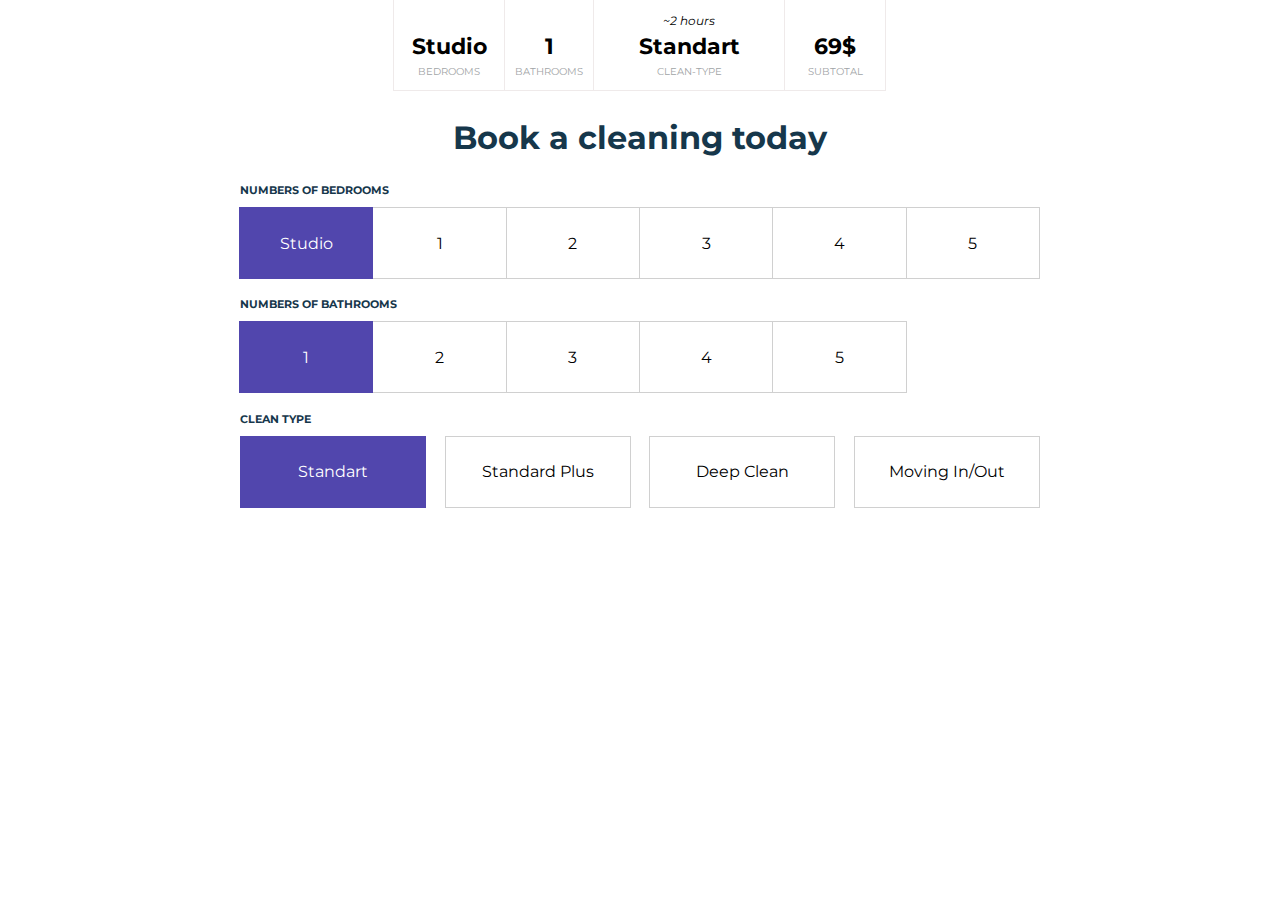
==== index.html @ e022614d "Calculate Form" ====
<!DOCTYPE html>
<html lang="en">
<head>

  <meta charset="UTF-8">
  <meta name="description" content="">
  <meta name="theme-color" content="#267df4">
  <meta http-equiv="X-UA-Compatible" content="IE=edge">
  <meta name="viewport" content="width=device-width, initial-scale=1, maximum-scale=1">

  <title>Input form</title>

  <link href="https://fonts.googleapis.com/css?family=Montserrat:300,400,400i,700" rel="stylesheet">
  
  <link rel="stylesheet" href="css/main.css">
  <link rel="stylesheet" type="text/css" href="css/media.css">

</head>

<body>

  <header>
    <div class="countwrap bedroomsCount-wrap">
      <h6 class="hidden">1</h6>
      <h3 id="bedroomsCount"></h3>
      <p>Bedrooms</p>
    </div>
    
    <div class="countwrap bathroomsCount-wrap">
      <h6 class="hidden">1</h6>
      <h3 id="bathroomsCount"></h3>
      <p>Bathrooms</p>
    </div>
    
    <div class="countwrap cleantypeCount-wrap">
      <h6 id="cleanTime"></h6>
      <h3 id="cleantypeCount"></h3>
      <p>Clean-type</p>
    </div>

    <div class="countwrap priceCount-wrap">
      <h6 class="hidden">1</h6>
      <h3 id="sumPrice"></h3>
      <p>Subtotal</p>
    </div>
  </header>

  <section class="input-form">
    <h2>Book a cleaning today</h2>
    
    <div id="sumOfAll"></div>

    <h5>Numbers of bedrooms</h5>
    
    <form class="bedrooms" name="bedroom" id="bedroomForm">
      <input  id="bedrooms-1" name="bedrooms" value="Studio" type="radio" checked />
      <label for="bedrooms-1">Studio</label>
      <input  id="bedrooms-2" name="bedrooms" value=1 type="radio" />
      <label for="bedrooms-2">1</label>
      <input  id="bedrooms-3" name="bedrooms" value=2 type="radio" />
      <label for="bedrooms-3">2</label>
      <input  id="bedrooms-4" name="bedrooms" value=3 type="radio" />
      <label for="bedrooms-4">3</label>
      <input  id="bedrooms-5" name="bedrooms" value=4 type="radio" /> 
      <label for="bedrooms-5">4</label>
      <input  id="bedrooms-6" name="bedrooms" value=5 type="radio" /> 
      <label for="bedrooms-6">5</label>
      
    </form>
    
    <h5>Numbers of bathrooms</h5>
    
    <form class="bathrooms" name="bathroom" id="bathroomForm">
      <input  id="bathrooms-1" name="bathrooms" value=1 type="radio" checked />
      <label for="bathrooms-1">1</label>
      <input  id="bathrooms-2" name="bathrooms" value=2 type="radio" />
      <label for="bathrooms-2">2</label>
      <input  id="bathrooms-3" name="bathrooms" value=3 type="radio" />
      <label for="bathrooms-3">3</label>
      <input  id="bathrooms-4" name="bathrooms" value=4 type="radio" />
      <label for="bathrooms-4">4</label>
      <input  id="bathrooms-5" name="bathrooms" value=5 type="radio" />
      <label for="bathrooms-5">5</label>
      <input  id="bathrooms-6" name="bathrooms" value=6 type="radio" disabled/>
      <label for="bathrooms-6"></label>
    </form>

    <h5>Clean type</h5>
  

    <form class="clean-type" name="cleantype" id="cleantypeForm">
      <input  id="clean-type-1" name="cleantypes" value="Standart" type="radio" checked />
      <label for="clean-type-1">Standart</label>
      <input  id="clean-type-2" name="cleantypes" value="Standard Plus" type="radio" />
      <label for="clean-type-2">Standard Plus</label>
      <input  id="clean-type-3" name="cleantypes" value="Deep Clean" type="radio" />
      <label for="clean-type-3">Deep Clean</label>
      <input  id="clean-type-4" name="cleantypes" value="Moving In/Out" type="radio" />
      <label for="clean-type-4">Moving In/Out</label>
    </form>
  </section>


  <script src="js/main.js"></script>
</body>
</html>
---- css/main.css ----
body {
	margin: 0;
	font-family: 'Montserrat', sans-serif;
}

h2 {
	font-size: 32px;
	font-weight: bold;
	color: #16374b;
}

h3 {
	font-size: 22px;
	font-weight: bold;
}

h5 {
	font-size: 11px;
	font-weight: bold;
	color: #16374b;
}

h6 {
	font-size: 12px;
	font-style: italic;
	font-weight: 400;
}

header {
	display: flex;
	justify-content : center;
}

header .countwrap {
	display: flex;
  	justify-content : space-around;
  	align-items: center;
  	flex-direction: column;
  	height: 70px;
	border: 1px solid #efeaea;
	border-top: none;
	padding: 10px;
	margin-left: -1px;
}

header .bedroomsCount-wrap {
	min-width: 90px;
}

header .priceCount-wrap {
	min-width: 80px;
}

header .cleantypeCount-wrap {
	min-width: 170px;
}

header .countwrap p {
	text-transform: uppercase;
	font-size: 10px;
	color: #9fa4a6;
}

header .countwrap p,
header .countwrap h3,
header .countwrap h6 {
	margin: 0;
}

header .countwrap .hidden {
	visibility: hidden;
}

.input-form {
	margin-left: auto;
	margin-right: auto;
	text-align: center;
	width: 100%;
	max-width: 800px;
}

.input-form h5 {
	text-align: left;
	margin-bottom: 10px;
	text-transform: uppercase;
}
.input-form input {
	display: none;
}

.input-form .bedrooms,
.input-form .bathrooms,
.input-form .clean-type {
	display: flex;
	justify-content: center;
	flex-direction: row;
}

.input-form .clean-type {
	justify-content: space-between;
}

.input-form .bedrooms label,
.input-form .bathrooms label,
.input-form .clean-type label {
	display: flex;
  	justify-content: center;
  	align-items: center;
	height: 70px;
	border: 1px solid #d0d0d0;

}

.input-form .bedrooms label,
.input-form .bathrooms label {
	margin-left: -1px;	
	width: 16.6%;
}

.input-form .clean-type label {
	width: 23%;
}

.input-form .bedrooms label:hover,
.input-form .bathrooms label:hover,
.input-form .clean-type label:hover {
	color: #5146ad;
	border-color: #5146ad;
	position: relative;
}

.input-form .bedrooms input[type=radio]:checked + label,
.input-form .bathrooms input[type=radio]:checked + label,
.input-form .clean-type input[type=radio]:checked + label {
	position: relative;
	background-color: #5146ad;
	color: #fff;
	border-color: #5146ad;
}

.input-form .bedrooms input[type=radio]:disabled + label,
.input-form .bathrooms input[type=radio]:disabled + label,
.input-form .clean-type input[type=radio]:disabled + label {
	visibility: hidden;
}

.input-form .bedrooms input[type=radio]:checked + label:hover,
.input-form .bathrooms input[type=radio]:checked + label:hover,
.input-form .clean-type input[type=radio]:checked + label:hover {
	background-color: #5146ad;
	color: #fff;
	border-color: #5146ad;
}
---- css/media.css ----
/*==========  Desktop First Method  ==========*/

/* Large Devices, Wide Screens */
@media only screen and (max-width : 1200px) {

}

/* Medium Devices, Desktops */
@media only screen and (max-width : 992px) {

}

/* Small Devices, Tablets */
@media only screen and (max-width : 768px) {

}

/* Extra Small Devices, Phones */
@media only screen and (max-width : 480px) {

}

/* Custom, iPhone Retina */
@media only screen and (max-width : 320px) {

}


/*==========  Mobile First Method  ==========*/

/* Custom, iPhone Retina */
@media only screen and (min-width : 320px) {

}

/* Extra Small Devices, Phones */
@media only screen and (min-width : 480px) {

}

/* Small Devices, Tablets */
@media only screen and (min-width : 768px) {

}

/* Medium Devices, Desktops */
@media only screen and (min-width : 992px) {

}

 /* Large Devices, Wide Screens */
@media only screen and (min-width : 1200px) {

}
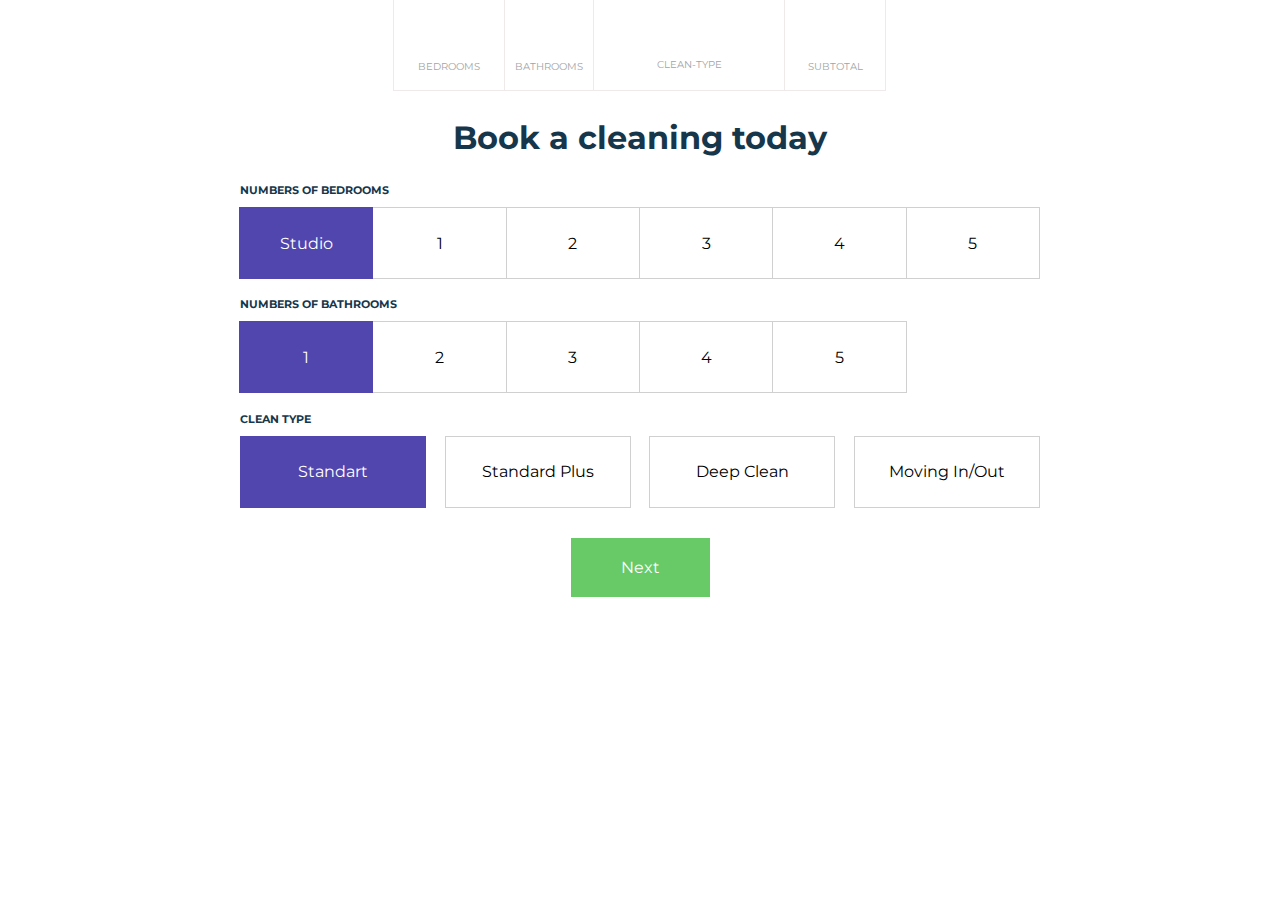
==== commit 195edbc2: "adaptive count" ====
--- a/index.html
+++ b/index.html
@@ -98,10 +98,12 @@
       <input  id="clean-type-4" name="cleantypes" value="Moving In/Out" type="radio" />
       <label for="clean-type-4">Moving In/Out</label>
     </form>
+
+    <a href="form.html">Next</a>
   </section>
 
 
-  <script src="js/main.js"></script>
+  <script src=""></script>
 </body>
 </html>
 
--- a/css/main.css
+++ b/css/main.css
@@ -152,3 +152,25 @@
 	border-color: #5146ad;
 }
 
+.input-form a {
+	display: inline-block;
+	padding: 20px 50px;
+	background-color: #67ca67;
+	color: #fff;
+	text-decoration: none;
+	margin-top: 30px;
+}
+
+@media only screen and (max-width : 480px) {
+	header .bedroomsCount-wrap {
+		display: none;
+	}
+
+	header .bathroomsCount-wrap {
+		display: none;
+	}
+
+	header .cleantypeCount-wrap {
+		display: none;
+	}
+}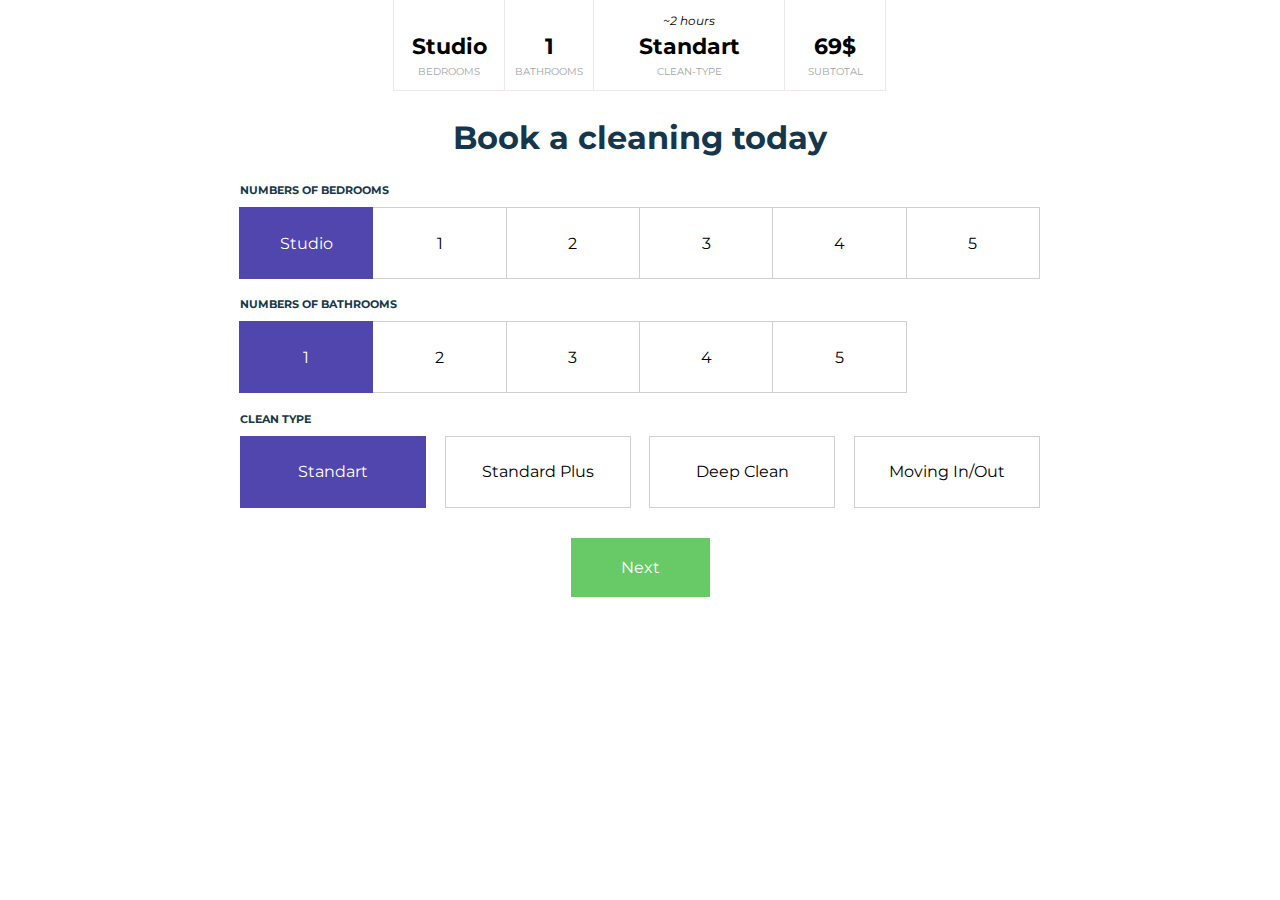
==== commit 816531ba: "Update index.html" ====
--- a/index.html
+++ b/index.html
@@ -103,7 +103,7 @@
   </section>
 
 
-  <script src=""></script>
+  <script src="js/main.js"></script>
 </body>
 </html>
 
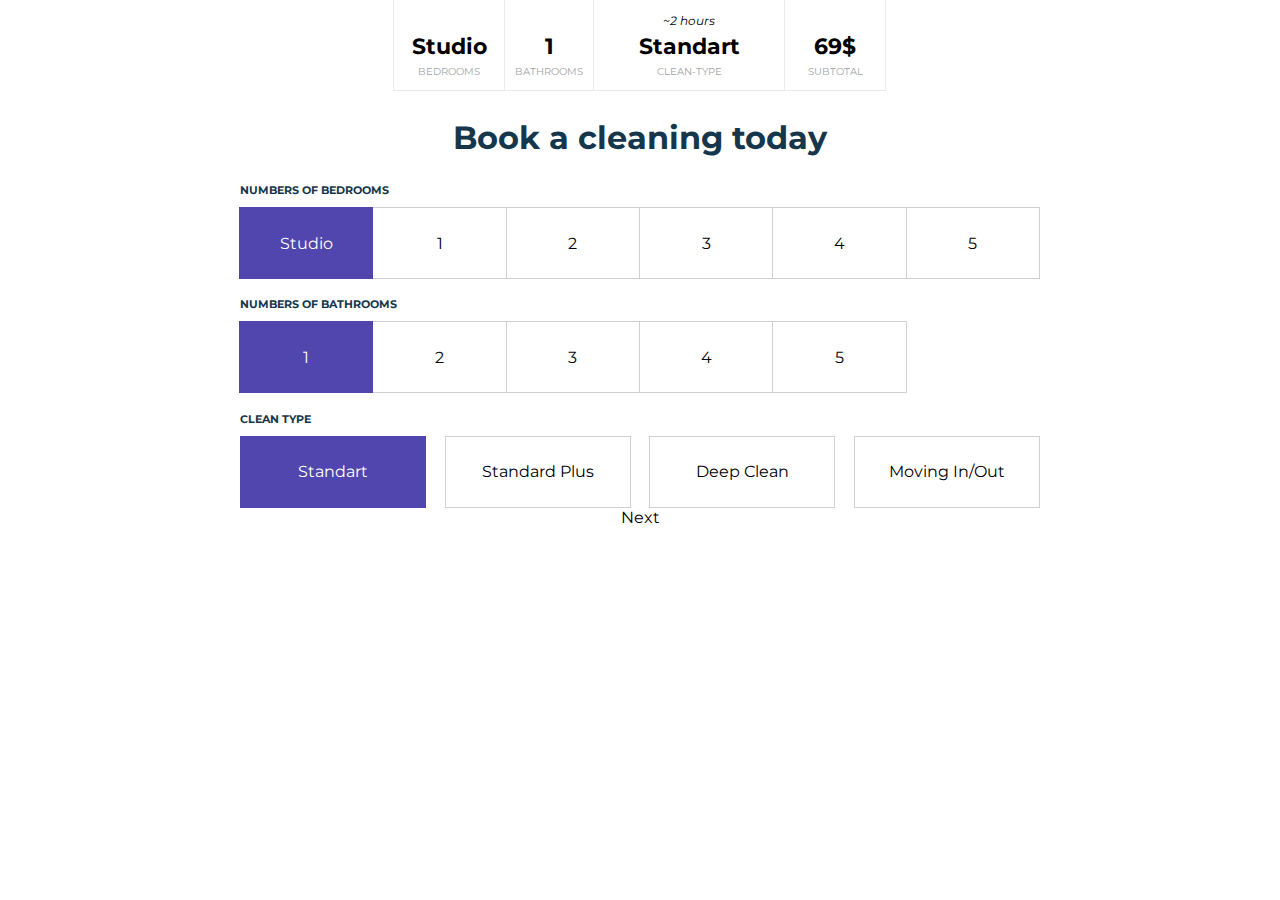
==== commit dde2ee2c: "Update index.html" ====
--- a/index.html
+++ b/index.html
@@ -99,7 +99,7 @@
       <label for="clean-type-4">Moving In/Out</label>
     </form>
 
-    <a href="form.html">Next</a>
+    <btn>Next</btn>
   </section>
 
 
--- a/css/main.css
+++ b/css/main.css
@@ -173,4 +173,4 @@
 	header .cleantypeCount-wrap {
 		display: none;
 	}
-}+}
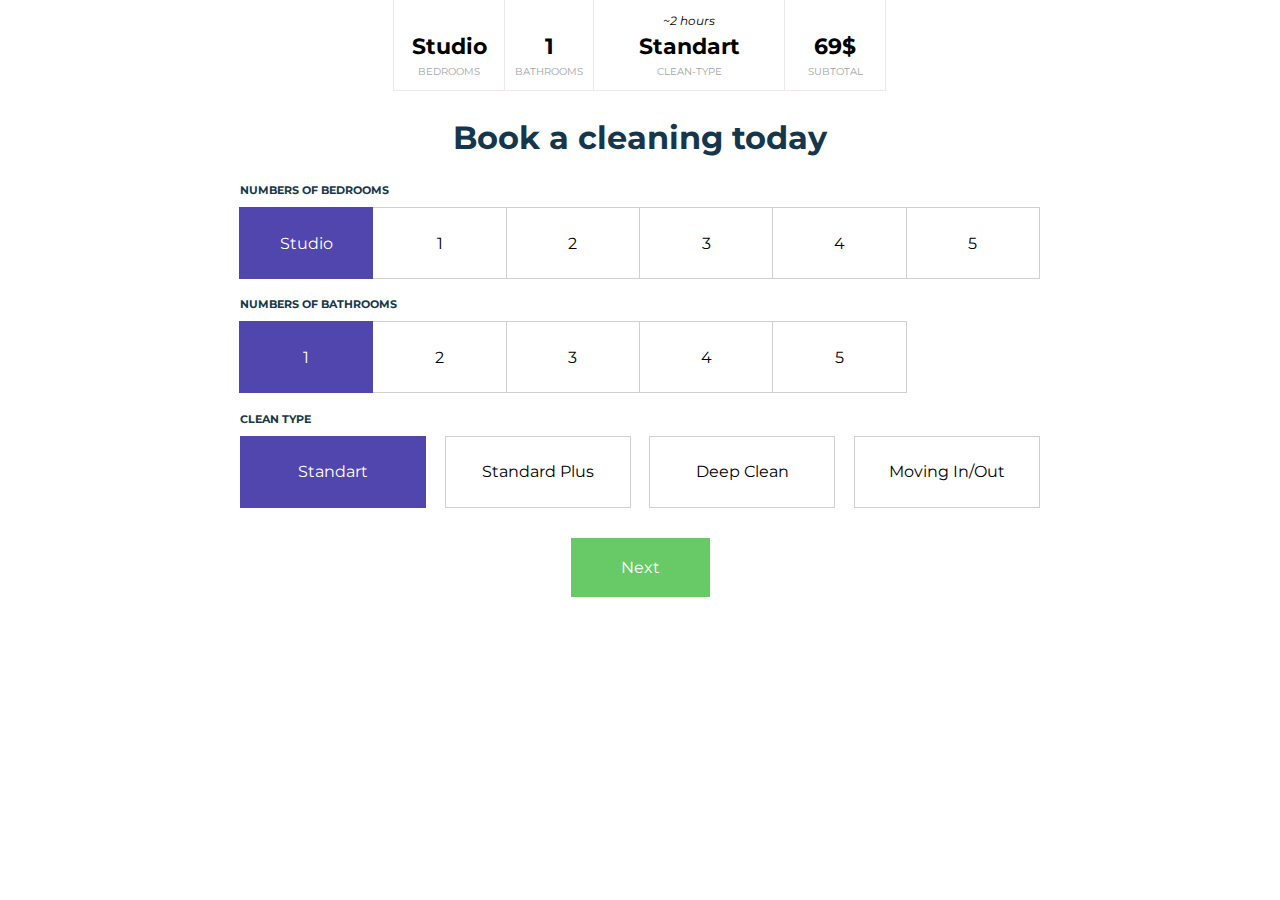
==== commit 1c2b395f: "Update index.html" ====
--- a/index.html
+++ b/index.html
@@ -99,7 +99,7 @@
       <label for="clean-type-4">Moving In/Out</label>
     </form>
 
-    <btn>Next</btn>
+    <a>Next</a>
   </section>
 
 
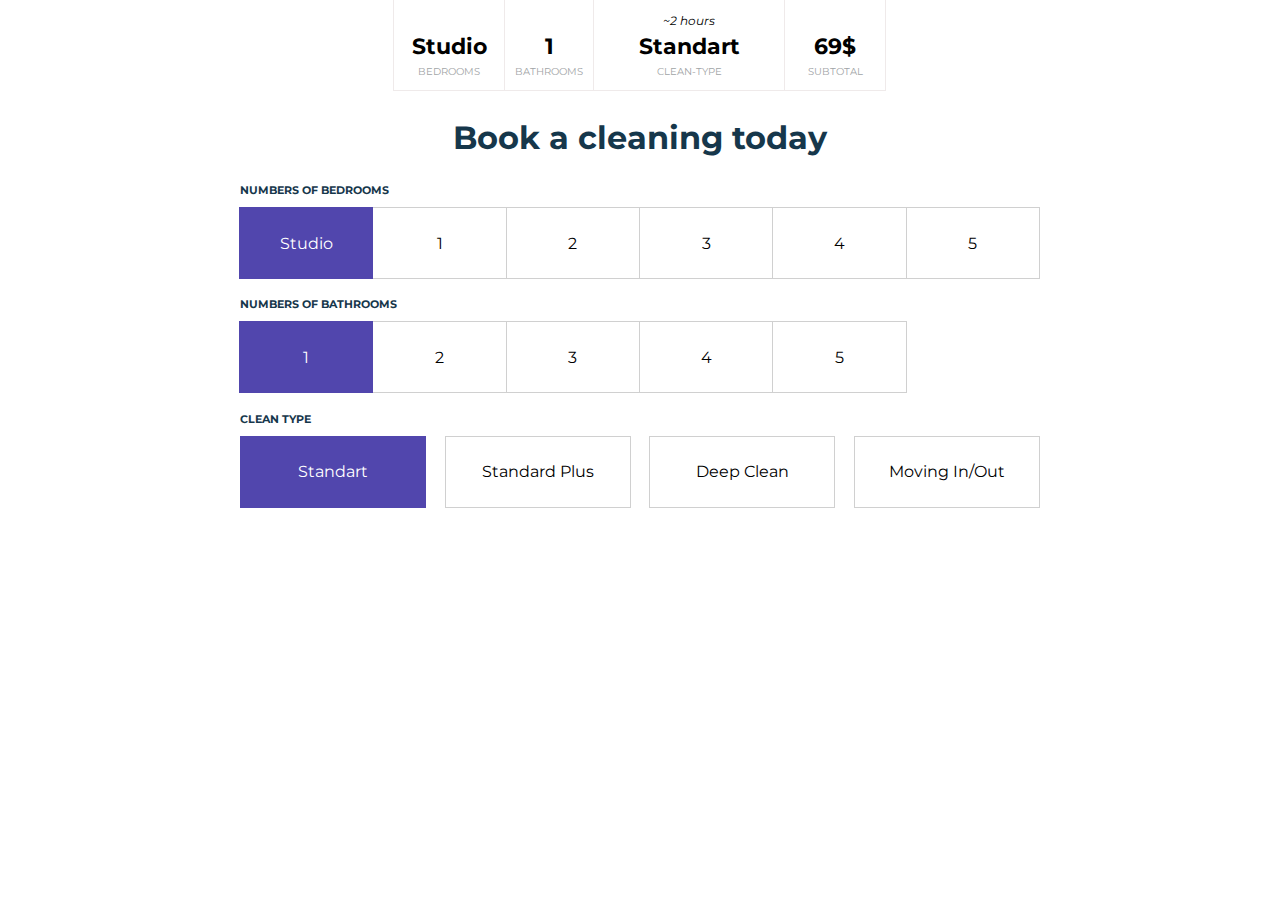
==== commit 57ccd15d: "Update index.html" ====
--- a/index.html
+++ b/index.html
@@ -98,8 +98,6 @@
       <input  id="clean-type-4" name="cleantypes" value="Moving In/Out" type="radio" />
       <label for="clean-type-4">Moving In/Out</label>
     </form>
-
-    <a>Next</a>
   </section>
 
 
